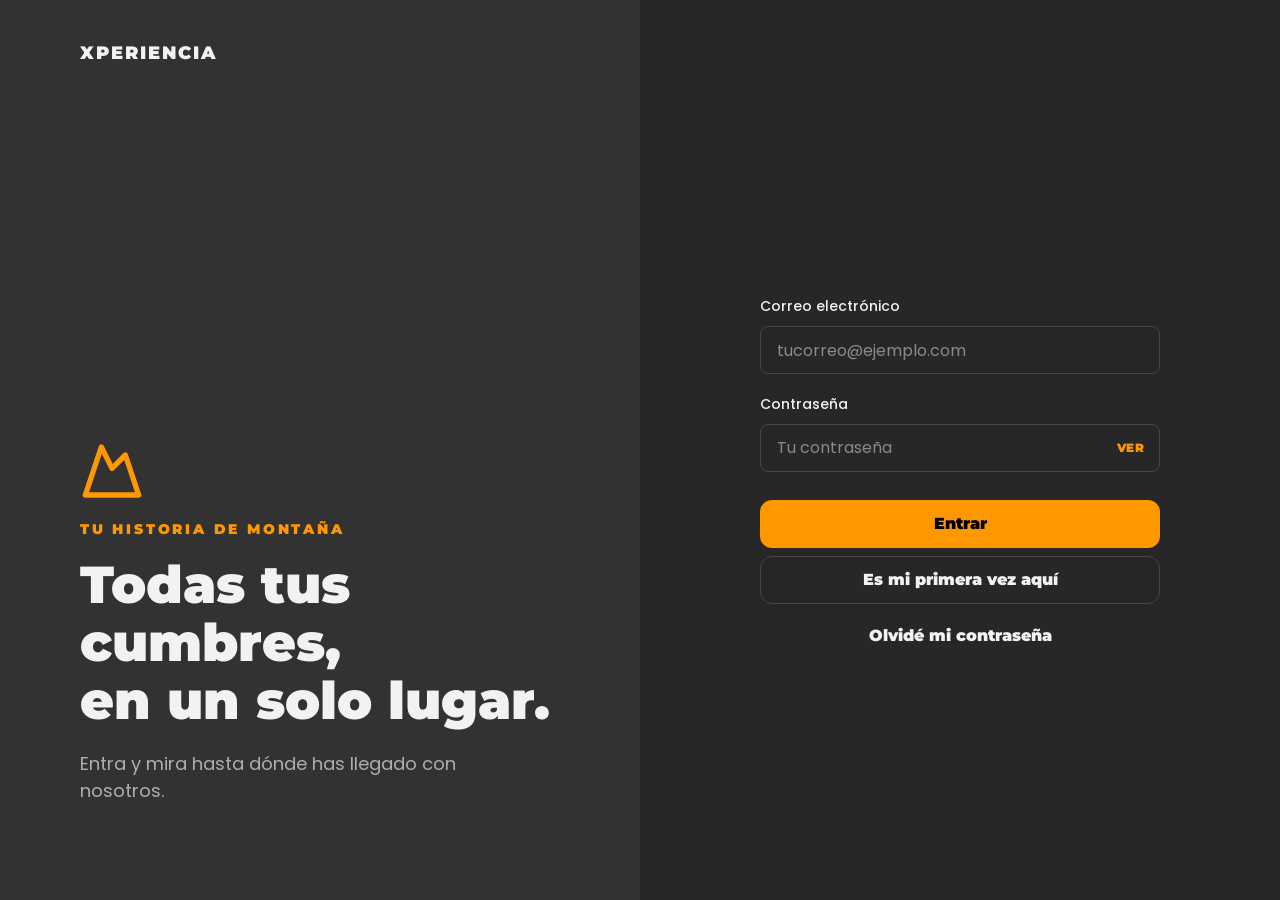
==== oficina.html @ 97e4f184 "Demos del viajero, la oficina y el panel" ====
<!DOCTYPE html>
<html lang="es">
<head>
<meta charset="UTF-8">
<meta name="viewport" content="width=device-width, initial-scale=1.0">
<meta name="robots" content="noindex">
<title>Oficina · Xperiencia</title>
<link rel="preconnect" href="https://fonts.googleapis.com">
<link rel="preconnect" href="https://fonts.gstatic.com" crossorigin>
<link href="https://fonts.googleapis.com/css2?family=Montserrat:wght@600;900&family=Poppins:wght@400;500;600&display=swap" rel="stylesheet">
<link rel="stylesheet" href="css/base.css">
<link rel="stylesheet" href="css/oficina.css">
<link rel="stylesheet" href="css/demo.css">
</head>
<body>
<div id="barraDemo" hidden></div>
<script>
/* Clásico y en línea, como en index.html: corre al instante y sin depender de los módulos.
   Si el módulo de la oficina falla, el error se ve en pantalla en vez de una página vacía. */
document.body.className = 'js-ok';
(function(){
  function pintar(msg){
    var d = document.getElementById('errorGlobal');
    if(!d){
      d = document.createElement('div');
      d.id = 'errorGlobal';
      d.style.cssText = 'position:fixed;left:0;right:0;top:0;z-index:9999;' +
        'background:#7A1F1F;color:#fff;font:12px/1.5 -apple-system,sans-serif;' +
        'padding:14px 16px 28px;max-height:40vh;overflow:auto;white-space:pre-wrap;cursor:pointer;';
      d.title = 'Tocar para cerrar';
      d.onclick = function(){ d.remove(); };
      document.body.appendChild(d);
    }
    d.textContent += msg + '\n';
  }
  window.addEventListener('error', function(e){ pintar('ERROR: ' + e.message + '\nen línea ' + e.lineno); });
  window.addEventListener('unhandledrejection', function(e){ pintar('ERROR (promesa): ' + e.reason); });
  window.__pintarError = pintar;
})();
</script>
<script nomodule>document.body.className = '';</script>
<div id="sinJS">
  <b>⚠ El JavaScript está bloqueado</b>
  Este visor no ejecuta la oficina. Ábrela en Safari o en Chrome.
</div>
<div class="curvas"></div>

<!-- Hasta que exigirRol confirme el rol, no se muestra nada de la oficina. -->
<div class="app oficina" id="appOficina" hidden>

<header>
  <div class="marca-caja">
    <span class="marca">XPERIENCIA</span>
    <small>Oficina</small>
  </div>
  <div class="cab-acciones">
    <!-- Solo el dueño lo ve: main.js lo muestra cuando exigirRol devuelve ese rol. -->
    <a class="salir" id="enlacePanel" href="panel.html" hidden><svg class="ic" aria-hidden="true" viewBox="0 0 24 24" width="20" height="20" fill="none" stroke="currentColor" stroke-width="2" stroke-linecap="round" stroke-linejoin="round"><path d="M5 12h14"/><path d="m12 5 7 7-7 7"/></svg><span class="rotulo">Ir al Panel Global</span></a>
    <button class="salir" id="btnSalirOficina" onclick="salirOficina()"><svg class="ic" aria-hidden="true" viewBox="0 0 24 24" width="20" height="20" fill="none" stroke="currentColor" stroke-width="2" stroke-linecap="round" stroke-linejoin="round"><path d="M9 21H5a2 2 0 0 1-2-2V5a2 2 0 0 1 2-2h4"/><path d="m16 17 5-5-5-5"/><path d="M21 12H9"/></svg><span class="rotulo">Salir</span></button>
  </div>
  <nav class="tabs" id="tabsOficina" role="tablist" aria-label="Secciones de la oficina">
  <button type="button" role="tab" data-tab="alertas" class="on" aria-selected="true" onclick="irOficina('alertas')"><svg aria-hidden="true" viewBox="0 0 24 24" width="24" height="24" fill="none" stroke="currentColor" stroke-width="2" stroke-linecap="round" stroke-linejoin="round"><path d="M10.268 21a2 2 0 0 0 3.464 0"/><path d="M3.262 15.326A1 1 0 0 0 4 17h16a1 1 0 0 0 .74-1.673C19.41 13.956 18 12.499 18 8A6 6 0 0 0 6 8c0 4.499-1.411 5.956-2.738 7.326"/></svg><span>Alertas</span></button>
  <button type="button" role="tab" data-tab="bandeja" aria-selected="false" onclick="irOficina('bandeja')"><svg aria-hidden="true" viewBox="0 0 24 24" width="24" height="24" fill="none" stroke="currentColor" stroke-width="2" stroke-linecap="round" stroke-linejoin="round"><polyline points="22 12 16 12 14 15 10 15 8 12 2 12"/><path d="M5.45 5.11 2 12v6a2 2 0 0 0 2 2h16a2 2 0 0 0 2-2v-6l-3.45-6.89A2 2 0 0 0 16.76 4H7.24a2 2 0 0 0-1.79 1.11z"/></svg><span>Bandeja</span></button>
  <button type="button" role="tab" data-tab="salidas" aria-selected="false" onclick="irOficina('salidas')"><svg aria-hidden="true" viewBox="0 0 24 24" width="24" height="24" fill="none" stroke="currentColor" stroke-width="2" stroke-linecap="round" stroke-linejoin="round"><path d="M8 2v4"/><path d="M16 2v4"/><rect width="18" height="18" x="3" y="4" rx="2"/><path d="M3 10h18"/></svg><span>Salidas</span></button>
  <button type="button" role="tab" data-tab="ficha" aria-selected="false" onclick="irOficina('ficha')"><svg aria-hidden="true" viewBox="0 0 24 24" width="24" height="24" fill="none" stroke="currentColor" stroke-width="2" stroke-linecap="round" stroke-linejoin="round"><path d="M16 21v-2a4 4 0 0 0-4-4H6a4 4 0 0 0-4 4v2"/><circle cx="9" cy="7" r="4"/><path d="M22 21v-2a4 4 0 0 0-3-3.87"/><path d="M16 3.13a4 4 0 0 1 0 7.75"/></svg><span>Viajeros</span></button>
  <button type="button" role="tab" data-tab="cancelacion" aria-selected="false" onclick="irOficina('cancelacion')"><svg aria-hidden="true" viewBox="0 0 24 24" width="24" height="24" fill="none" stroke="currentColor" stroke-width="2" stroke-linecap="round" stroke-linejoin="round"><path d="M9 14 4 9l5-5"/><path d="M4 9h10.5a5.5 5.5 0 0 1 5.5 5.5a5.5 5.5 0 0 1-5.5 5.5H11"/></svg><span>Devoluciones</span></button>
  </nav>
</header>

<main>
  <div id="avisoSinRed" class="aviso" style="display:none"></div>

  <!-- ============ ALERTAS (visible al entrar) ============ -->
  <section class="pantalla viva" id="v-alertas">
    <div class="cejilla">Lo que urge</div>
    <h1>Alertas</h1>
    <p class="tenue sub">Salidas que están cerca y todavía tienen saldo o requisitos que bloquean.</p>
    <div id="cajaAlertas"><div class="aviso">Un momento…</div></div>
  </section>

  <!-- ============ BANDEJA ============ -->
  <section class="pantalla" id="v-bandeja">
    <div class="cejilla">Pagos</div>
    <h1>Bandeja</h1>
    <p class="tenue sub">Comprobantes que los viajeros subieron y esperan validación. No cuentan en el saldo hasta que los valides.</p>
    <div id="cajaBandeja"></div>
  </section>

  <!-- ============ SALIDAS ============ -->
  <section class="pantalla" id="v-salidas">
    <div class="cejilla">Calendario</div>
    <h1>Salidas</h1>
    <p class="tenue sub">Próximas primero. Toca una salida para ver a su gente.</p>
    <div id="cajaSalidas"></div>
  </section>

  <section class="pantalla" id="v-salida">
    <button type="button" class="volver" onclick="irOficina('salidas')">← Todas las salidas</button>
    <div id="cajaSalida"></div>
  </section>

  <section class="pantalla" id="v-salida-form">
    <button type="button" class="volver" onclick="irOficina('salidas')">← Todas las salidas</button>
    <div class="cejilla">Salida</div>
    <h1 id="tituloSalidaForm">Nueva salida</h1>
    <div class="tarjeta" id="cajaSalidaForm"></div>
  </section>

  <section class="pantalla" id="v-enlace">
    <button type="button" class="volver" onclick="irOficina('salidas')">← Todas las salidas</button>
    <div class="cejilla">Enlace para un cliente</div>
    <h1>Enlace de inscripción</h1>
    <p class="tenue sub">Escoge la salida que ya hablaste con la persona. Le mandas el enlace por WhatsApp y, apenas se registre, le aparece todo puesto.</p>
    <div class="tarjeta" id="cajaEnlace"></div>
  </section>

  <!-- ============ PUNTOS DE MONTAJE 9c ============
       Cada vista nueva es una <section class="pantalla" id="v-<nombre>"> y se registra en main.js
       con registrarVista('<nombre>', {tab, alEntrar}). Nada de lo de arriba cambia. -->
  <section class="pantalla" id="v-ficha">
    <div class="cejilla">Personas</div>
    <h1>Viajeros</h1>
    <label for="busca">Buscar por nombre, documento o celular</label>
    <input type="search" id="busca" oninput="buscarViajeros()" autocomplete="off" placeholder="Escribe al menos 2 letras">
    <div id="cajaResultados" aria-live="polite"></div>
    <div id="cajaFicha"></div>
  </section>
  <section class="pantalla" id="v-abono"><div id="cajaAbono"></div></section>
  <section class="pantalla" id="v-cancelacion"><div id="cajaCancelacion"></div></section>
</main>

</div>

<script src="vendor/supabase.js"></script>
<script type="module" src="js/oficina/main.js"
  onerror="__pintarError('ERROR: no se pudo cargar la oficina (falta o falló un archivo de js/oficina/).')"></script>
</body>
</html>
---- css/base.css ----
:root{
  --naranja:#FF9700; --naranja-hot:#FC6404; --naranja-luz:#FEBF4D;
  --negro:#000000; --carbon:#272727; --grafito:#323232; --humo:#393939;
  --niebla:#8A8A8A; --hielo:#F2F2F0; --blanco:#FFFFFF;
  --ok:#2E7D4F;
}
*{margin:0;padding:0;box-sizing:border-box}
#sinJS{position:fixed;top:0;left:0;right:0;z-index:9998;background:#7A1F1F;color:#fff;
  font:13px/1.6 -apple-system,BlinkMacSystemFont,'Segoe UI',Roboto,sans-serif;
  padding:14px 18px;text-align:left}
#sinJS b{display:block;font-size:14px;margin-bottom:4px}
body.js-ok #sinJS{display:none}
body.js-ok{padding-top:0}
body:not(.js-ok){padding-top:96px}
html{-webkit-text-size-adjust:100%;background:#272727;color:#F2F2F0;
  min-height:100%;color-scheme:dark}
body{
  font-family:'Poppins',-apple-system,BlinkMacSystemFont,'Segoe UI',Roboto,sans-serif;
  background:#272727; color:#F2F2F0;
  min-height:100vh; min-height:100dvh; line-height:1.55; overflow-x:hidden;
}
.app{max-width:560px;margin:0 auto;min-height:100vh;min-height:100dvh;
  position:relative;background:#272727}

/* ---------- textura de altímetro: líneas de nivel al fondo ---------- */
.curvas{position:fixed;inset:0;z-index:0;opacity:.055;pointer-events:none;
  background-image:repeating-linear-gradient(to bottom,transparent 0 38px,var(--hielo) 38px 39px)}

/* ---------- cabecera ---------- */
header{position:relative;z-index:2;padding:22px 22px 14px;
  display:flex;align-items:center;justify-content:space-between;gap:12px}
.marca-caja{display:flex;flex-direction:column;gap:3px}
.logo{height:22px;width:auto;display:block}
.marca-caja small{font-family:'Montserrat',-apple-system,BlinkMacSystemFont,'Segoe UI',Roboto,sans-serif;font-weight:600;font-size:8.5px;
  letter-spacing:.3em;text-transform:uppercase;color:var(--niebla);padding-left:2px}
.logo-grande{width:230px;max-width:72%;height:auto;display:block;margin:4px 0 24px}
.salir{background:none;border:1px solid var(--humo);color:var(--niebla);
  font-family:'Poppins';font-size:11px;padding:7px 13px;border-radius:99px;cursor:pointer}
.salir:hover{border-color:var(--naranja);color:var(--naranja)}

main{position:relative;z-index:2;padding:0 22px 120px}

/* ---------- tipografía ---------- */
h1{font-family:'Montserrat',-apple-system,BlinkMacSystemFont,'Segoe UI',Roboto,sans-serif;font-weight:800;font-size:29px;line-height:1.1;
  letter-spacing:-.02em;color:#F2F2F0}
h2{font-family:'Montserrat',-apple-system,BlinkMacSystemFont,'Segoe UI',Roboto,sans-serif;font-weight:700;font-size:17px;letter-spacing:-.01em;
  margin-bottom:14px;color:#F2F2F0}
.cejilla{font-family:'Montserrat',-apple-system,BlinkMacSystemFont,'Segoe UI',Roboto,sans-serif;font-weight:700;font-size:10px;letter-spacing:.24em;
  text-transform:uppercase;color:var(--naranja);margin-bottom:9px}
.tenue{color:var(--niebla);font-size:13.5px}

/* ---------- tarjetas ---------- */
.tarjeta{background:var(--grafito);border-radius:16px;padding:20px;margin-bottom:14px;
  border:1px solid #3d3d3d}

/* ---------- botones ---------- */
.btn{display:block;width:100%;background:var(--naranja);color:var(--negro);border:none;
  font-family:'Montserrat',-apple-system,BlinkMacSystemFont,'Segoe UI',Roboto,sans-serif;font-weight:800;font-size:14px;letter-spacing:.02em;
  padding:16px;border-radius:12px;cursor:pointer;text-align:center}
.btn:hover{background:var(--naranja-hot);color:#fff}
.btn:disabled{background:var(--humo);color:var(--niebla);cursor:not-allowed}
.btn.fantasma{background:transparent;border:1.5px solid #5A5A5A;color:#F2F2F0}
.btn.fantasma:hover{border-color:var(--naranja);color:var(--naranja);background:none}
.btn+.btn{margin-top:10px}
.enlace{display:block;width:100%;background:none;border:none;color:var(--niebla);
  font-family:'Poppins';font-size:13px;padding:15px 0 2px;cursor:pointer;text-decoration:underline}
.enlace:hover{color:var(--naranja)}

/* ---------- campos ---------- */
label{display:block;font-size:11.5px;font-weight:600;letter-spacing:.06em;
  text-transform:uppercase;color:var(--niebla);margin:16px 0 7px}
input,select{width:100%;background:var(--carbon);border:1.5px solid var(--humo);
  color:var(--hielo);font-family:'Poppins';font-size:16px;padding:14px;border-radius:11px}
input:focus,select:focus{outline:none;border-color:var(--naranja)}
.dos{display:grid;grid-template-columns:1.4fr 1fr;gap:9px}
.pasos{display:flex;gap:6px;margin-top:18px;flex-wrap:wrap}
.paso{font-family:'Montserrat',-apple-system,BlinkMacSystemFont,'Segoe UI',Roboto,sans-serif;font-weight:700;font-size:9.5px;letter-spacing:.08em;
  text-transform:uppercase;padding:5px 10px;border-radius:99px;
  border:1px solid #4A4A4A;color:#7A7A7A}
.paso.ok{border-color:#25D366;color:#25D366}
.paso.act{background:#FF9700;border-color:#FF9700;color:#000}
.pista{font-size:11.5px;color:#9A9A98;margin-top:8px;line-height:1.5}
select{appearance:none;background-image:url("data:image/svg+xml;utf8,<svg xmlns='http://www.w3.org/2000/svg' width='12' height='8'><path d='M1 1l5 5 5-5' stroke='%23FF9700' stroke-width='2' fill='none'/></svg>");
  background-repeat:no-repeat;background-position:right 15px center}

/* ================= FIRMA: LA ESCALERA ================= */
.escalera{position:relative;padding:6px 0 6px 52px;margin:6px 0}
/* la cuerda que une los peldaños */
.escalera::before{content:'';position:absolute;left:19px;top:20px;bottom:20px;width:2px;
  background:linear-gradient(to top,var(--humo) 0%,var(--humo) var(--avance,0%),transparent var(--avance,0%));}
.escalera::after{content:'';position:absolute;left:19px;bottom:20px;width:2px;height:var(--avance,0%);
  background:linear-gradient(to top,var(--naranja-luz),var(--naranja));border-radius:2px}
.peldano{position:relative;padding:9px 0;display:flex;align-items:center;gap:12px}
.cota{position:absolute;left:-52px;top:50%;transform:translateY(-50%);
  width:38px;height:38px;border-radius:50%;display:grid;place-items:center;
  background:var(--carbon);border:2px solid var(--humo);
  font-family:'Montserrat',-apple-system,BlinkMacSystemFont,'Segoe UI',Roboto,sans-serif;font-weight:800;font-size:13px;color:var(--niebla);z-index:2}
.peldano.hecho .cota{background:var(--naranja);border-color:var(--naranja);color:var(--negro)}
.peldano.sigue .cota{border-color:var(--naranja);color:var(--naranja);
  box-shadow:0 0 0 5px rgba(255,151,0,.14)}
.nombre-peldano{font-size:14.5px;font-weight:500;color:var(--niebla)}
.peldano.hecho .nombre-peldano{color:var(--hielo);font-weight:600}
.peldano.sigue .nombre-peldano{color:var(--naranja);font-weight:600}
.veces{font-family:'Montserrat',-apple-system,BlinkMacSystemFont,'Segoe UI',Roboto,sans-serif;font-weight:700;font-size:10px;color:var(--negro);
  background:var(--naranja-luz);padding:2px 7px;border-radius:99px}
.etiq-sigue{font-family:'Montserrat',-apple-system,BlinkMacSystemFont,'Segoe UI',Roboto,sans-serif;font-weight:700;font-size:9px;letter-spacing:.16em;
  text-transform:uppercase;color:var(--naranja);border:1px solid var(--naranja);
  padding:2px 7px;border-radius:99px}
.fase0{padding:9px 0 15px;position:relative}
.fase0 .cota{border-style:dashed;font-size:10px}

/* ---------- resumen superior ---------- */
.saludo{padding:8px 0 22px}
.perfil-chip{display:inline-block;font-family:'Montserrat',-apple-system,BlinkMacSystemFont,'Segoe UI',Roboto,sans-serif;font-weight:800;font-size:10px;
  letter-spacing:.18em;text-transform:uppercase;padding:5px 12px;border-radius:99px;
  background:var(--naranja);color:var(--negro);margin-bottom:14px}
.perfil-chip.explorador{background:var(--ok);color:#fff}
.perfil-chip.todoterreno{background:var(--naranja-luz);color:var(--negro)}
.perfil-chip.curioso{background:var(--humo);color:var(--hielo)}
.contador{display:flex;gap:26px;margin-top:16px;padding-top:16px;border-top:1px solid var(--humo)}
.dato .cifra{font-family:'Montserrat',-apple-system,BlinkMacSystemFont,'Segoe UI',Roboto,sans-serif;font-weight:900;font-size:30px;color:var(--naranja);line-height:1}
.dato .rotulo{font-size:10.5px;letter-spacing:.12em;text-transform:uppercase;color:var(--niebla);margin-top:5px}

/* ---------- explicacion de perfiles ---------- */
.reco{font-size:13px;color:#C8C8C6;line-height:1.6;margin-top:16px;padding-top:15px;
  border-top:1px solid #454545}
.demo-caja{border-style:dashed;border-color:#5A5A5A}
.demo-lista{display:grid;grid-template-columns:1fr 1fr;gap:8px;margin-top:14px}
.demo-btn{background:#272727;border:1px solid #4A4A4A;border-radius:10px;padding:11px 10px;
  cursor:pointer;text-align:left;font-family:'Poppins'}
.demo-btn:hover{border-color:#FF9700}
.demo-btn b{display:block;font-family:'Montserrat',-apple-system,BlinkMacSystemFont,'Segoe UI',Roboto,sans-serif;font-weight:700;font-size:13px;color:#F2F2F0}
.demo-btn span{display:block;font-size:10.5px;color:#9A9A98;margin-top:2px}
.explica{font-size:13.5px;color:#C8C8C6;line-height:1.6}
.perfil-fila{padding:12px 0;border-top:1px solid #454545}
.perfil-fila b{display:block;font-family:'Montserrat',-apple-system,BlinkMacSystemFont,'Segoe UI',Roboto,sans-serif;font-weight:700;font-size:13px;color:#FF9700;margin-bottom:2px}
.perfil-fila span{font-size:12.5px;color:#A8A8A6;line-height:1.5}

/* ---------- recompensas ---------- */
.premio{display:flex;align-items:center;gap:13px;padding:12px 0;border-bottom:1px solid var(--humo)}
.premio:last-child{border-bottom:none}
.medalla{width:40px;height:40px;flex-shrink:0;border-radius:12px;display:grid;place-items:center;
  background:#1E1E1E;border:1.5px dashed #6A6A6A;
  font-family:'Montserrat',-apple-system,BlinkMacSystemFont,'Segoe UI',Roboto,sans-serif;font-weight:800;font-size:14px;color:#B4B4B4}
.premio.ganado .medalla{background:var(--naranja);border:1.5px solid var(--naranja);color:var(--negro)}
.premio-txt{flex:1;min-width:0}
.premio-txt b{display:block;font-family:'Montserrat',-apple-system,BlinkMacSystemFont,'Segoe UI',Roboto,sans-serif;font-weight:700;font-size:14px;color:#D6D6D4}
.premio.ganado .premio-txt b{color:#FFFFFF}
.premio-txt span{font-size:12px;color:#A0A0A0;display:block;margin-top:1px}
.premio.ganado .premio-txt span{color:var(--naranja-luz)}
.premio.siguiente .medalla{border-color:var(--naranja);color:var(--naranja);border-style:solid}
.premio.siguiente .premio-txt b{color:var(--naranja)}

/* ---------- listas de destinos (no nevados) ---------- */
.pastillas{display:flex;flex-wrap:wrap;gap:7px;margin-top:4px}
.pastilla{font-size:12px;padding:6px 12px;border-radius:99px;background:var(--carbon);
  border:1px solid var(--humo);color:var(--hielo)}
.pastilla b{color:var(--naranja);font-family:'Montserrat',-apple-system,BlinkMacSystemFont,'Segoe UI',Roboto,sans-serif;font-size:10px;margin-left:4px}

/* ---------- grupos en formación ---------- */
.grupo{background:var(--grafito);border:1px solid #3d3d3d;border-left:3px solid var(--naranja);
  border-radius:12px;padding:16px;margin-bottom:11px}
.grupo h3{font-family:'Montserrat',-apple-system,BlinkMacSystemFont,'Segoe UI',Roboto,sans-serif;font-weight:700;font-size:15px;margin-bottom:3px}
.grupo .cuando{font-size:12px;color:var(--niebla);margin-bottom:12px}
.barra{height:8px;background:#1E1E1E;border-radius:99px;overflow:hidden;margin:11px 0 8px;position:relative}
.barra i{position:absolute;left:0;top:0;height:100%;background:#5A4520;border-radius:99px}
.barra span{position:absolute;left:0;top:0;height:100%;
  background:linear-gradient(90deg,var(--naranja-luz),var(--naranja));border-radius:99px}
.conteo{font-size:11.5px;color:#9A9A98;margin-bottom:6px}
.conteo b{color:#FF9700;font-family:'Montserrat',-apple-system,BlinkMacSystemFont,'Segoe UI',Roboto,sans-serif;font-weight:700;font-size:11.5px}
.viajero.res{border-color:#25D366;color:#D6D6D4}
.viajero.res b{color:#fff}
.toggle{margin-left:8px;background:none;border:1px solid #6A6A6A;color:#B4B4B4;
  font-family:'Poppins';font-size:9.5px;padding:2px 7px;border-radius:99px;cursor:pointer}
.toggle:hover{border-color:#FF9700;color:#FF9700}
.ya-reservo{margin-top:14px;text-align:center;font-family:'Montserrat',-apple-system,BlinkMacSystemFont,'Segoe UI',Roboto,sans-serif;font-weight:700;
  font-size:13px;color:#25D366;border:1.5px solid #25D366;border-radius:12px;padding:14px}
.faltan{font-family:'Montserrat',-apple-system,BlinkMacSystemFont,'Segoe UI',Roboto,sans-serif;font-weight:700;font-size:12px;color:var(--naranja)}
.faltan.completo{color:var(--ok)}
.viajeros{display:flex;flex-wrap:wrap;gap:6px;margin-top:11px}
.viajero{font-size:11px;background:var(--carbon);border:1px solid var(--humo);
  padding:5px 10px;border-radius:99px;color:var(--niebla)}
.viajero b{color:var(--hielo);font-weight:600}
.grupo.mio{border-left-color:#25D366}
.sello{display:inline-block;font-family:'Montserrat',-apple-system,BlinkMacSystemFont,'Segoe UI',Roboto,sans-serif;font-weight:700;font-size:9px;
  letter-spacing:.14em;text-transform:uppercase;color:#25D366;border:1px solid #25D366;
  padding:3px 9px;border-radius:99px;margin-bottom:9px}
.cuando em{font-style:normal;color:#FF9700;font-weight:600}
a.btn.reservar{margin-top:14px;text-decoration:none;line-height:1.3}
.salir-grupo{font-size:12.5px;padding:11px 0 2px;color:#8A8A8A}

/* ---------- enlaces a la web y WhatsApp ---------- */
.enlaces{display:grid;grid-template-columns:1fr 1fr;gap:10px;margin-top:14px}
.enlace-caja{display:block;text-decoration:none;background:#323232;border:1px solid #3d3d3d;
  border-radius:14px;padding:15px 14px;color:#F2F2F0}
.enlace-caja i{display:block;font-style:normal;font-size:19px;color:#FF9700;margin-bottom:7px}
.enlace-caja b{display:block;font-family:'Montserrat',-apple-system,BlinkMacSystemFont,'Segoe UI',Roboto,sans-serif;font-weight:700;font-size:13px;line-height:1.25}
.enlace-caja span{display:block;font-size:10.5px;color:#A0A0A0;margin-top:3px}
.enlace-caja:hover{border-color:#FF9700}
.enlace-caja.wa i{color:#25D366}

/* ---------- pago ---------- */
.con-moneda{display:flex;align-items:center;gap:9px}
.con-moneda span{font-family:'Montserrat',sans-serif;font-weight:800;font-size:18px;color:#FF9700}
.con-moneda input{flex:1}
.datos-pago{background:#1E1E1E;border:1px solid #4A4A4A;border-radius:11px;
  padding:13px 15px;margin-top:11px;font-size:13px;line-height:1.65;color:#D6D6D4}
.datos-pago b{color:#FF9700;font-family:'Montserrat',sans-serif;font-size:13px}
input[type=file]{padding:11px;font-size:13px;color:#A0A0A0}

/* ---------- catálogo de tours ---------- */
.tour{background:#323232;border:1px solid #3d3d3d;border-radius:14px;padding:16px;margin-bottom:11px}
.tour.reco{border-color:#FF9700}
.tour h3{font-family:'Montserrat',-apple-system,BlinkMacSystemFont,'Segoe UI',Roboto,sans-serif;font-weight:700;font-size:15px;margin-bottom:4px;color:#F2F2F0}
.tour-meta{font-size:12.5px;color:#FF9700;font-weight:500;margin-bottom:13px}
.tour-btns{display:flex;gap:8px}
.mini{flex:1;text-align:center;text-decoration:none;background:#FF9700;color:#000;border:none;
  font-family:'Montserrat',-apple-system,BlinkMacSystemFont,'Segoe UI',Roboto,sans-serif;font-weight:700;font-size:12px;padding:11px;border-radius:9px;cursor:pointer}
.mini.gris{background:transparent;border:1.5px solid #5A5A5A;color:#D6D6D4}
.reco-sello{color:#FF9700;border-color:#FF9700}
.hecho-sello{color:#25D366;border-color:#25D366}
.opc{text-transform:none;letter-spacing:0;color:#7A7A7A;font-weight:400}

/* ---------- modal ---------- */
.modal{position:fixed;inset:0;z-index:50;background:rgba(0,0,0,.78);
  display:flex;align-items:center;justify-content:center;padding:24px}
.modal-caja{background:#323232;border:1px solid #4a4a4a;border-radius:18px;
  padding:24px;max-width:400px;width:100%}
.btn.peligro{background:#C0392B;color:#fff}
.btn.peligro:hover{background:#A93226}

/* ---------- navegación inferior ---------- */
nav{position:fixed;bottom:0;left:0;right:0;z-index:20;background:rgba(0,0,0,.94);
  backdrop-filter:blur(14px);border-top:1px solid var(--humo);display:flex;
  max-width:560px;margin:0 auto;padding-bottom:env(safe-area-inset-bottom)}
nav button{flex:1;background:none;border:none;color:var(--niebla);padding:13px 4px 15px;
  font-family:'Montserrat',-apple-system,BlinkMacSystemFont,'Segoe UI',Roboto,sans-serif;font-weight:700;font-size:9.5px;letter-spacing:.1em;
  text-transform:uppercase;cursor:pointer;border-top:2px solid transparent;margin-top:-1px}
nav button.on{color:var(--naranja);border-top-color:var(--naranja)}
nav button i{display:block;font-style:normal;font-size:17px;margin-bottom:3px}

/* ---------- utilidades ---------- */
.pantalla{display:none;animation:sube .3s ease}
.pantalla.viva{display:block}
@keyframes sube{from{opacity:0;transform:translateY(9px)}to{opacity:1;transform:none}}
.aviso{background:rgba(255,151,0,.09);border:1px solid rgba(255,151,0,.32);
  border-radius:11px;padding:13px 15px;font-size:12.5px;margin-bottom:14px;color:var(--naranja-luz)}
.error{background:rgba(200,40,40,.12);border:1px solid rgba(220,70,70,.4);
  border-radius:11px;padding:12px 15px;font-size:13px;margin-top:14px;color:#FF9E9E}
.vacio{text-align:center;padding:40px 20px;color:var(--niebla)}
.vacio p{font-size:14px;margin-bottom:18px}
.check{display:flex;align-items:flex-start;gap:11px;padding:12px;background:var(--carbon);
  border:1.5px solid var(--humo);border-radius:11px;margin-bottom:8px;cursor:pointer}
.check.on{border-color:var(--naranja);background:rgba(255,151,0,.07)}
.check input{width:19px;height:19px;flex-shrink:0;margin-top:1px;accent-color:var(--naranja)}
.check span{font-size:14px}
.check em{display:block;font-style:normal;font-size:11px;color:var(--niebla);margin-top:2px}
.legal{font-size:11px;color:var(--niebla);line-height:1.65;margin-top:16px}
.legal a{color:var(--naranja)}
@media(prefers-reduced-motion:reduce){*{animation:none!important;transition:none!important}}

/* ── v10: obligatorios, contraseña, avisos ── */
.req{color:var(--naranja);font-weight:800;margin-left:3px}
.nota-req{font-size:11px;color:var(--niebla);margin:0 0 14px}
.campo-clave{position:relative}
.campo-clave input{padding-right:62px}
.ojo{position:absolute;right:10px;top:50%;transform:translateY(-50%);background:none;border:0;
  color:var(--naranja);font-size:11px;font-weight:700;letter-spacing:.04em;cursor:pointer;
  padding:8px 6px;font-family:'Montserrat',-apple-system,sans-serif}
.reglas-clave{list-style:none;padding:0;margin:8px 0 0;font-size:11.5px;line-height:1.9;color:var(--niebla)}
.reglas-clave li::before{content:'○ ';color:var(--niebla)}
.reglas-clave li.ok{color:var(--ok)}
.reglas-clave li.ok::before{content:'✓ ';color:var(--ok)}
.toast{position:fixed;left:16px;right:16px;bottom:88px;z-index:9998;background:var(--ok);color:#fff;
  font-size:13.5px;line-height:1.5;padding:14px 16px;border-radius:12px;text-align:center;
  box-shadow:0 10px 30px rgba(0,0,0,.45)}
.toast.malo{background:#7A1F1F}
.aviso-cupo{font-size:12px;line-height:1.6;color:var(--niebla);border-left:2px solid var(--naranja);
  padding:2px 0 2px 12px;margin:14px 0 0}
.medalla.cifra{font-size:10.5px;letter-spacing:-.03em;border-style:solid;
  border-color:var(--naranja);color:var(--naranja)}

/* ── 7b: Mi viaje, acompañantes, comprobante ── */
.cifras-m{display:flex;gap:8px;margin:12px 0 4px}
.cifra-m{flex:1;background:var(--carbon);border:1px solid var(--humo);border-radius:11px;padding:9px 8px;text-align:center;min-width:0}
.cifra-m span{display:block;font-size:10px;font-weight:600;letter-spacing:.06em;text-transform:uppercase;color:var(--niebla)}
.cifra-m b{display:block;font-family:'Montserrat',-apple-system,sans-serif;font-size:13px;margin-top:3px;overflow-wrap:anywhere}
.cifra-m.saldo b{color:var(--naranja)}
.por-validar b{color:#FF9700}
.miviaje .btn{margin-top:14px}
.miviaje .btn+.btn{margin-top:10px}
.acomps-m{margin-top:14px;border-top:1px solid #3d3d3d;padding-top:12px}
.acomp-m{display:flex;flex-direction:column;gap:2px;font-size:13px;padding:6px 0}
.acomp-m span{font-size:11.5px;color:var(--niebla)}
.acomp{background:var(--carbon);border:1px solid var(--humo);border-radius:13px;padding:14px;margin-top:12px}
.acomp label{margin-top:10px}
.politica{white-space:pre-line;font-size:12px;color:#B8B8B6}
---- css/oficina.css ----
/* Oficina world level. Hoja propia sobre base.css (como panel.css): tokens copiados de viajero.css.
   Medidas leídas del .fig (marcos «Nuevo · Oficina · … · Celular») y de diseno/world-level.md (d) 2, 3 y 7.
   Montserrat 600/900, Poppins 400/500/600. Escala 12 · 14 · 16 · 18 · 20 · 28 · 32.
   Base: 390 (celular). Desde 640 formularios en dos columnas; desde 1024 la franja de arriba (bloque al final). */
:root {
  --color-brand-500: #FF9700;
  --color-brand-600: #FC6404;
  --color-brand-300: #FEBF4D;
  --color-neutral-bg: #1E1E1E;
  --color-neutral-surface-1: #272727;
  --color-neutral-surface-2: #323232;
  --color-neutral-surface-3: #3D3D3D;
  --color-neutral-border: #464646;
  --color-text-default: #F2F2F0;
  --color-text-muted: #AEAEAE;
  --color-text-faint: #8A8A8A;
  --color-text-on-brand: #000000;
  --color-success-500: #3FA66B;
  --color-success-bg: #16301F;
  --color-warning-500: #E8B931;
  --color-warning-bg: #3A3112;
  --color-danger-500: #E5534B;
  --color-danger-bg: #3B1A18;
  --color-info-500: #5AA9E6;
  --color-info-bg: #14283A;
  --color-whatsapp: #25D366;
  --color-voucher-paper: #FFFFFF;
  --color-voucher-ink: #1D1D1D;
  --color-voucher-ink-muted: #5C5C5C;
  --color-voucher-rule: #E3E3E0;
  --color-danger-text: #F2837C;
  --color-success-text: #4AB277;
}

[hidden]{display:none !important}

/* ---------- base ---------- */
html, body{background:var(--color-neutral-bg);color:var(--color-text-default)}
.app{max-width:none;background:var(--color-neutral-bg)}
.curvas{display:none}
a:focus-visible, button:focus-visible, select:focus-visible, input:focus-visible, textarea:focus-visible,
summary:focus-visible{outline:2px solid var(--color-brand-300);outline-offset:2px}

/* ---------- cabecera (390: 56 de alto) ---------- */
header{display:flex;align-items:center;justify-content:space-between;gap:8px;height:56px;padding:0 16px;z-index:20;
  background:var(--color-neutral-surface-2)}
.marca-caja{display:flex;flex-direction:row;align-items:center;gap:8px}
.marca{font-family:'Montserrat',sans-serif;font-weight:900;font-size:14px;line-height:16px;letter-spacing:1.4px;color:var(--color-text-default)}
.marca-caja small{font-family:'Poppins',sans-serif;font-weight:400;font-size:12px;line-height:18px;letter-spacing:0;
  text-transform:none;padding:0;color:var(--color-text-muted)}
.cab-acciones{display:flex;align-items:center}
.salir{display:inline-flex;align-items:center;justify-content:center;gap:12px;min-height:44px;min-width:44px;padding:0 12px;
  border:0;border-radius:0;background:none;font-family:'Poppins',sans-serif;font-weight:500;font-size:14px;line-height:21px;
  color:var(--color-text-muted);text-decoration:none;cursor:pointer}
.salir:hover{color:var(--color-brand-500)}
.salir .ic{display:none;flex:none}

/* ---------- navegación: barra de abajo de 72 + 1, ítems de ancho desigual (Devoluciones 94, los demás 74) ---------- */
.tabs{position:fixed;left:0;right:0;bottom:0;z-index:20;display:flex;max-width:none;margin:0;padding:0 0 env(safe-area-inset-bottom);
  background:var(--color-neutral-surface-2);border-top:1px solid var(--color-neutral-border);backdrop-filter:none;overflow:visible}
.tabs button{flex:74 1 0;min-width:0;display:flex;flex-direction:column;align-items:center;justify-content:center;gap:4px;
  height:72px;margin:0;padding:0;border:0;border-radius:0;background:none;color:var(--color-text-muted);cursor:pointer;
  font-family:'Poppins',sans-serif;font-weight:500;font-size:12px;line-height:16px;letter-spacing:0;text-transform:none}
.tabs button[data-tab="cancelacion"]{flex-grow:94}
.tabs button.on{color:var(--color-brand-500)}
.tabs button:focus-visible{outline-offset:-4px}
.tabs svg{flex:none}

/* ---------- contenido ---------- */
main{padding:20px 16px calc(97px + env(safe-area-inset-bottom))}
h1{font-family:'Montserrat',sans-serif;font-weight:900;font-size:28px;line-height:32px;letter-spacing:0;margin:0 0 16px;
  color:var(--color-text-default)}
h2{font-family:'Montserrat',sans-serif;font-weight:600;font-size:18px;line-height:24px;letter-spacing:0;margin:24px 0 12px;
  color:var(--color-text-default)}
h3{font-family:'Montserrat',sans-serif;font-weight:600}
.cejilla{font-family:'Montserrat',sans-serif;font-weight:600;font-size:12px;line-height:16px;letter-spacing:1.68px;
  text-transform:uppercase;margin:0 0 4px;color:var(--color-brand-500)}
.tarjeta .cejilla, #cajaFicha .cejilla{color:var(--color-text-muted)}   /* la naranja es la de arriba de la pantalla */
.tenue{font-size:14px;line-height:21px;color:var(--color-text-muted)}
.tenue-s{font-size:12px;line-height:16px;color:var(--color-text-muted)}
.sub{margin:0 0 16px;max-width:none}
.pista{margin:8px 0 0;font-size:14px;line-height:21px;color:var(--color-text-muted)}
.volver{display:inline-flex;align-items:center;min-height:44px;margin:0 0 4px;padding:0;border:0;background:none;cursor:pointer;
  font-family:'Poppins',sans-serif;font-weight:500;font-size:14px;line-height:21px;color:var(--color-text-muted)}
.volver:hover{color:var(--color-brand-500)}
.enl{padding:0;border:0;background:none;cursor:pointer;text-align:left;font:inherit;color:var(--color-text-default);
  text-decoration:underline}
.enl:hover{color:var(--color-brand-500)}
.aviso{margin:0 0 16px;padding:12px 16px;font-size:14px;line-height:21px;border-radius:8px;
  background:var(--color-neutral-surface-2);border:1px solid var(--color-neutral-border);color:var(--color-brand-300)}
.error{margin:0 0 16px;padding:12px 16px;font-size:14px;line-height:21px;border-radius:8px;
  background:var(--color-danger-bg);border:1px solid var(--color-danger-500);color:var(--color-danger-text)}
.errl{margin:8px 0 0;font-size:14px;line-height:21px;color:var(--color-danger-text)}
.errl:empty{display:none}
.vacio{padding:32px 16px;text-align:center;color:var(--color-text-muted)}
.vacio p{margin:0;font-size:14px;line-height:21px}
.copia-manual:not(:empty){margin-top:12px}
.toast{background:var(--color-success-500);color:var(--color-text-on-brand);font-size:14px;line-height:21px}
.toast.malo{background:var(--color-danger-500)}

/* ---------- pastillas con punto: nunca solo color ---------- */
.pil, .etq{display:inline-flex;align-items:center;gap:8px;flex:none;padding:4px 12px;border-radius:999px;
  font-family:'Poppins',sans-serif;font-weight:500;font-size:12px;line-height:16px;letter-spacing:0;text-transform:none;white-space:nowrap;
  border:0;background:var(--color-neutral-surface-3);color:var(--color-text-muted);--punto:var(--color-text-muted)}
.pil::before, .etq::before{content:'';flex:none;width:8px;height:8px;border-radius:50%;background:var(--punto)}
.pil.rojo, .etq.alerta{background:var(--color-danger-bg);color:var(--color-danger-text);--punto:var(--color-danger-500)}
.pil.amarillo, .etq.espera{background:var(--color-warning-bg);color:var(--color-warning-500);--punto:var(--color-warning-500)}
.pil.verde, .etq.ok{background:var(--color-success-bg);color:var(--color-success-text);--punto:var(--color-success-500)}
.pil.azul{background:var(--color-info-bg);color:var(--color-info-500);--punto:var(--color-info-500)}

/* ---------- botones: Montserrat 900 16/20, 48 de alto, radio 12, ancho completo en celular ---------- */
.btn{display:flex;align-items:center;justify-content:center;width:100%;min-height:48px;padding:14px 16px;border:0;border-radius:12px;
  font-family:'Montserrat',sans-serif;font-weight:900;font-size:16px;line-height:20px;letter-spacing:0;text-align:center;
  text-decoration:none;background:var(--color-brand-500);color:var(--color-text-on-brand);cursor:pointer}
.btn:hover{background:var(--color-brand-600);color:var(--color-text-on-brand)}
.btn:disabled{background:var(--color-neutral-surface-3);color:var(--color-text-muted);cursor:not-allowed}
.btn.chico{width:100%;padding:14px 16px;font-size:16px;border-radius:12px;min-height:48px}
.btn.fantasma{background:transparent;border:1px solid var(--color-neutral-border);color:var(--color-text-default)}
.btn.fantasma:hover{background:var(--color-neutral-surface-2);border-color:var(--color-brand-500);color:var(--color-brand-500)}
.btn.fantasma:disabled{background:transparent;color:var(--color-text-muted)}
.btn.verde{background:var(--color-success-500);color:var(--color-text-on-brand)}
.btn.verde:hover{background:var(--color-success-text);color:var(--color-text-on-brand)}
.btn.peligro{background:var(--color-danger-500);color:var(--color-text-on-brand)}
.btn.peligro:hover{background:var(--color-danger-text);color:var(--color-text-on-brand)}
.btn+.btn{margin-top:0}
.acciones{display:flex;flex-direction:column;gap:8px;margin:16px 0}
.grupo-alerta .btn.fantasma, .item>.enl{color:var(--color-brand-500)}

/* ---------- tarjetas de lista (alertas, salidas, bandeja, ficha) ---------- */
.item{margin:0 0 12px;padding:16px;border-radius:16px;background:var(--color-neutral-surface-1);border:1px solid var(--color-neutral-border)}
.item.rojo{border-color:var(--color-danger-500)}
.item.verde{border-color:var(--color-success-500)}
.item.amarillo{border-color:var(--color-warning-500)}
.item.clic{cursor:pointer}
.item.cancelada{opacity:.6}
.item h3{display:flex;align-items:center;justify-content:space-between;flex-wrap:wrap;gap:8px 12px;margin:0 0 4px;min-width:0;
  font-size:20px;line-height:24px;letter-spacing:0;overflow-wrap:anywhere;color:var(--color-text-default)}
.item .cuando{margin:0 0 12px;font-size:14px;line-height:21px;color:var(--color-text-muted)}
.item .linea{margin:4px 0 0;font-size:14px;line-height:21px;overflow-wrap:anywhere;color:var(--color-text-default)}
.item .linea b{font-weight:600}
.item>.enl{display:flex;align-items:center;justify-content:center;width:100%;min-height:48px;margin-top:12px;border:1px solid var(--color-neutral-border);
  border-radius:12px;font-family:'Montserrat',sans-serif;font-weight:900;font-size:16px;line-height:20px;text-decoration:none;text-align:center}
.item>.enl:hover{border-color:var(--color-brand-500)}

/* cupos: barra de 8 neutra */
.cupos{display:flex;align-items:center;gap:12px;margin:0 0 16px}
.barra{position:relative;flex:1;height:8px;margin:0;border-radius:999px;overflow:hidden;background:var(--color-neutral-surface-3)}
.barra span{position:absolute;left:0;top:0;height:100%;border-radius:999px;background:var(--color-text-muted)}
.cupos b{font-family:'Montserrat',sans-serif;font-weight:600;font-size:14px;line-height:21px;font-variant-numeric:tabular-nums;white-space:nowrap}
.cupos .tenue-s{white-space:nowrap}
.nota-cupo{margin:12px 0 0;padding:8px 12px;font-size:14px;line-height:21px;border-radius:8px;
  background:var(--color-neutral-surface-2);border:1px solid var(--color-neutral-border)}
.nota-cupo.roja{background:var(--color-danger-bg);border-color:var(--color-danger-500);color:var(--color-danger-text)}

/* cifras: lista de definiciones en dos columnas */
dl{margin:0}
dt{font-family:'Poppins',sans-serif;font-weight:400;font-size:14px;line-height:21px;color:var(--color-text-muted)}
dd{margin:0;font-family:'Montserrat',sans-serif;font-weight:600;font-size:20px;line-height:26px;
  font-variant-numeric:tabular-nums;overflow-wrap:anywhere;color:var(--color-text-default)}
dd.grande{font-weight:900;font-size:28px;line-height:32px}
.cifras{display:grid;grid-template-columns:minmax(0,1fr) minmax(0,1fr);gap:12px 16px;margin:0 0 16px}
.cifras>div{min-width:0}
.cifras dt{font-size:14px;line-height:21px}
.calculo{margin:16px 0 0;padding:16px;border-radius:12px;background:var(--color-neutral-surface-2)}

/* alertas */
.grupo-alerta ul{list-style:none;margin:0;padding:0}
.grupo-alerta li{display:flex;flex-direction:column;align-items:flex-start;gap:4px;padding:8px 0;font-size:18px;line-height:24px}
.grupo-alerta li>span:last-child{display:flex;flex-wrap:wrap;align-items:center;gap:0 8px;font-size:16px;line-height:24px}
.grupo-alerta li>span:last-child:empty{display:none}
.grupo-alerta .btn{margin-top:12px}

/* ---------- tabla de la salida: tarjetas por debajo de 1024 ---------- */
.scroll{margin:0 0 16px;overflow-x:auto;-webkit-overflow-scrolling:touch}
table{width:100%;border-collapse:collapse}
caption{caption-side:top;margin-bottom:8px;text-align:left;font-size:14px;line-height:21px;color:var(--color-text-muted)}
.scroll thead{position:absolute;width:1px;height:1px;overflow:hidden;clip:rect(0 0 0 0);white-space:nowrap}
.scroll table, .scroll tbody, .scroll caption{display:block}
.scroll tbody{display:flex;flex-direction:column;gap:8px}
.scroll tr{display:grid;grid-template-columns:minmax(0,170fr) minmax(0,120fr);
  grid-template-areas:"v e" "p f" "r r";gap:8px 12px;padding:12px;border-radius:12px;
  background:var(--color-neutral-surface-1);border:1px solid var(--color-neutral-border)}
.scroll tr.acomp{margin:0 0 0 16px}
.scroll tr.cancelada{opacity:.5}
.scroll td{min-width:0;padding:0;border:0;font-size:14px;line-height:21px;overflow-wrap:anywhere;color:var(--color-text-default)}
.scroll td::before{content:attr(data-label);display:block;font-weight:500;font-size:12px;line-height:16px;color:var(--color-text-muted)}
.scroll td.viajero{grid-area:v;align-self:center;padding:0;border:0;border-radius:0;background:none;
  font-weight:500;font-size:16px;line-height:24px;color:var(--color-text-default)}   /* gana a .viajero de base.css (pastilla de otra pantalla) */
.scroll td.viajero::before, .scroll td.estado::before{content:none}
.scroll tr.acomp td.viajero{font-weight:400}
.scroll td.viajero .enl{text-decoration:none}
.scroll td.estado{grid-area:e;justify-self:end;align-self:center;display:flex;flex-wrap:wrap;justify-content:flex-end;gap:4px}
.scroll td:nth-child(2){grid-area:p}
.scroll td:nth-child(3){grid-area:f}
.scroll td:nth-child(4){grid-area:r;display:flex;flex-wrap:wrap;align-items:center;gap:0 8px}
.scroll td:nth-child(4)::before{display:inline}
.scroll td.num{font-family:'Montserrat',sans-serif;font-weight:600;font-size:18px;line-height:24px;font-variant-numeric:tabular-nums}
.scroll td.num::before{font-family:'Poppins',sans-serif}
.scroll td.num .etq{margin-top:2px}

/* ---------- bandeja: datos y comprobante ---------- */
.abono-datos{min-width:0}
.comprobante{margin:12px 0 0}
.comprobante img{display:block;max-width:100%;max-height:420px;border-radius:12px;border:1px solid var(--color-neutral-border);
  background:var(--color-neutral-bg)}
.comprobante a{color:var(--color-brand-500)}
.control{margin:12px 0 0}
.control .fila{display:flex;flex-wrap:wrap;gap:8px}
.control .fila input{flex:1 1 180px;min-width:0}

/* ---------- formularios ---------- */
label{display:block;margin:16px 0 8px;font-family:'Poppins',sans-serif;font-weight:500;font-size:14px;line-height:21px;letter-spacing:0;
  text-transform:none;color:var(--color-text-default)}
.opc{font-weight:400;font-size:12px;line-height:16px;letter-spacing:0;text-transform:none;color:var(--color-text-muted)}
.req{margin-left:4px;font-weight:600;color:var(--color-danger-text)}
input, select, textarea{width:100%;min-height:48px;padding:0 16px;border-radius:12px;font-family:'Poppins',sans-serif;font-weight:400;
  font-size:16px;line-height:24px;background:var(--color-neutral-surface-2);border:1px solid var(--color-neutral-border);
  color:var(--color-text-default)}
textarea{padding:12px 16px;min-height:96px}
input:focus, select:focus, textarea:focus{outline:none;border-color:var(--color-brand-300)}
input:focus-visible, select:focus-visible, textarea:focus-visible{outline:2px solid var(--color-brand-300);outline-offset:2px}
input::placeholder{color:var(--color-text-faint)}
select{padding-right:44px;appearance:none;-webkit-appearance:none;
  background-image:url("data:image/svg+xml;utf8,<svg xmlns='http://www.w3.org/2000/svg' viewBox='0 0 24 24' width='20' height='20' fill='none' stroke='%23AEAEAE' stroke-width='2' stroke-linecap='round' stroke-linejoin='round'><path d='m6 9 6 6 6-6'/></svg>");
  background-repeat:no-repeat;background-position:right 14px center;background-size:20px}
input[type=file]{min-height:0;padding:0;border:0;background:none;font-size:14px;line-height:21px;color:var(--color-text-muted)}
input[type=file]::file-selector-button{display:flex;align-items:center;justify-content:center;width:100%;min-height:48px;margin:0 0 8px;
  padding:14px 16px;border:1px solid var(--color-neutral-border);border-radius:12px;background:transparent;cursor:pointer;
  font-family:'Montserrat',sans-serif;font-weight:900;font-size:16px;line-height:20px;color:var(--color-text-default)}
input[type=search]{-webkit-appearance:none;appearance:none}
.check{display:flex;align-items:flex-start;gap:12px;margin:16px 0 0;padding:12px 16px;border-radius:12px;cursor:pointer;
  background:var(--color-neutral-surface-2);border:1px solid var(--color-neutral-border)}
.check.on{border-color:var(--color-brand-500)}
.check input{width:24px;height:24px;min-height:0;flex:none;margin:0;padding:0;accent-color:var(--color-brand-500)}
.check span{font-size:16px;line-height:24px}
.check em{display:block;font-style:normal;font-size:14px;line-height:21px;color:var(--color-text-muted)}
.tarjeta{margin:0 0 16px;padding:16px;border-radius:16px;background:var(--color-neutral-surface-1);border:1px solid var(--color-neutral-border)}
.tarjeta>label:first-child{margin-top:0}
.dos-col{display:grid;grid-template-columns:minmax(0,1fr);gap:0}
.sub-titulo{margin:20px 0 0;padding-top:12px;border-top:1px solid var(--color-neutral-border);font-family:'Montserrat',sans-serif;
  font-weight:600;font-size:16px;line-height:24px;letter-spacing:0;text-transform:none;color:var(--color-text-default)}

/* ---------- ficha del viajero ---------- */
#cajaFicha:not(:empty){margin-top:16px;padding-top:16px;border-top:1px solid var(--color-neutral-border)}
.resultados{display:flex;flex-direction:column;gap:8px;margin:12px 0 16px}
.resultado{display:flex;flex-direction:column;align-items:flex-start;gap:2px;width:100%;min-height:44px;padding:12px 16px;
  text-align:left;border-radius:12px;cursor:pointer;font:inherit;font-size:14px;line-height:21px;
  background:var(--color-neutral-surface-2);border:1px solid var(--color-neutral-border);color:var(--color-text-default)}
.resultado:hover{border-color:var(--color-brand-500)}
.resultado b{font-family:'Montserrat',sans-serif;font-weight:600;font-size:16px;line-height:24px}
.resultado[disabled]{opacity:.5;cursor:default}
.datos{display:grid;grid-template-columns:minmax(0,1fr);gap:16px;margin:16px 0;padding:16px;border-radius:16px;
  background:var(--color-neutral-surface-1);border:1px solid var(--color-neutral-border)}
.datos dd{font-family:'Poppins',sans-serif;font-weight:400;font-size:16px;line-height:24px}
.reqs{list-style:none;margin:0;padding:0}
.reqs li{display:flex;flex-wrap:wrap;align-items:center;gap:4px 12px;padding:8px 0}
.reqs label{display:flex;align-items:center;gap:12px;flex-basis:100%;min-height:44px;margin:0;cursor:pointer;
  font-weight:400;font-size:16px;line-height:24px}
.reqs input[type=checkbox]{width:24px;height:24px;min-height:0;flex:none;padding:0;accent-color:var(--color-brand-500)}
.descuento{margin:0 0 4px}
.bitacora{list-style:none;margin:0;padding:0}
.bitacora li{padding:12px 0;font-size:16px;line-height:24px;overflow-wrap:anywhere}
.bitacora .cambios{display:flex;flex-direction:column;gap:2px;margin-top:4px;font-size:14px;line-height:21px;color:var(--color-text-muted)}

/* ---------- abono a mano ---------- */
.fila-ab{display:flex;flex-direction:column;gap:8px;padding:12px 0;border-top:1px solid var(--color-neutral-border)}
.fila-ab .quien{min-width:0;overflow-wrap:anywhere}
.fila-ab input{flex:none}
.grupo-ab[hidden], #ab-trm-caja[hidden]{display:none}
.con-moneda{display:flex;align-items:center;gap:8px}
.con-moneda span{font-family:'Montserrat',sans-serif;font-weight:600;font-size:16px;line-height:24px}

/* ---------- cancelación y devoluciones ---------- */
.fila-cc{display:flex;flex-direction:column;gap:8px}
#cc-confirmar{margin-top:16px}

/* ---------- 640: formularios en dos columnas ---------- */
@media(min-width:640px){
  .dos-col{grid-template-columns:minmax(0,1fr) minmax(0,1fr);gap:0 16px}
}

/* ================= escritorio ================= */

/* Desde 1024: franja de arriba de 72, como la del Panel Global: marca a la izquierda; navegación y acciones a la derecha.
   De 1024 a 1279 los rótulos de las acciones quedan solo para lectores (botones de 44 × 44 con icono). Contenido a 1100 centrado. */
@media(min-width:1024px){
  header{position:sticky;top:0;z-index:10;height:72px;gap:8px;padding:0 max(24px, calc((100% - 1100px) / 2))}
  .marca-caja{margin-right:auto}
  .tabs{position:static;order:2;width:auto;height:72px;flex-direction:row;gap:8px;padding:0;border:0;background:none}
  .cab-acciones{order:3;margin-left:8px}
  .salir{gap:8px;padding:0 12px}
  .salir .ic{display:block}
  .salir .rotulo{position:absolute;width:1px;height:1px;overflow:hidden;clip:rect(0 0 0 0);white-space:nowrap}
  .tabs button{flex:none;flex-direction:row;gap:8px;height:72px;padding:0 12px;font-size:14px;line-height:21px}
  .tabs button[data-tab="cancelacion"]{flex-grow:0}
  .tabs button.on{text-decoration:underline;text-decoration-thickness:3px;text-underline-offset:23px;
    text-decoration-color:var(--color-brand-500);text-decoration-skip-ink:none}
  .tabs button.on svg{text-decoration:none}
  .tabs svg{width:20px;height:20px}
  main{padding:40px max(24px, calc((100% - 1100px) / 2))}
  h1{font-size:32px;line-height:36px}

  /* botones en fila, a su ancho */
  .btn, .btn.chico{width:auto;padding:14px 24px}
  .acciones{flex-direction:row;flex-wrap:wrap;align-items:center}
  .grupo-alerta .btn, .item>.enl{width:auto;display:inline-flex;padding:14px 24px}
  .tarjeta{max-width:760px}

  /* salidas: nombre y semáforo; fechas a la izquierda y cupos a la derecha; cifras en 3 × 2 */
  .item.clic{display:grid;grid-template-columns:minmax(0,1fr) 300px;column-gap:24px;align-items:center}
  .item.clic>h3, .item.clic>.cifras, .item.clic>.enl{grid-column:1 / -1}
  .item.clic>.cuando{margin:0 0 16px}
  .item.clic>.cupos{margin:0 0 16px}
  .item.clic>.enl{justify-self:start}
  .cifras{grid-template-columns:repeat(4,minmax(0,1fr));gap:16px 24px}
  .item.clic .cifras{grid-template-columns:repeat(3,minmax(0,1fr))}
  .calculo{grid-template-columns:repeat(3,minmax(0,1fr))}

  /* bandeja: comprobante a la izquierda, datos a la derecha */
  .abono-cuerpo{display:grid;grid-template-columns:minmax(0,300px) minmax(0,1fr);gap:24px;align-items:start}
  .abono-cuerpo>.comprobante{order:-1;margin:0}
  .abono-datos .acciones{margin-bottom:0}

  /* tabla de verdad: 5 columnas */
  .scroll{border-radius:16px;background:var(--color-neutral-surface-1);border:1px solid var(--color-neutral-border)}
  .scroll table{display:table;table-layout:fixed}
  .scroll caption{display:table-caption;caption-side:bottom;margin:0;padding:12px 24px}
  .scroll thead{position:static;display:table-header-group;width:auto;height:auto;overflow:visible;clip:auto;
    background:var(--color-neutral-surface-3)}
  .scroll tbody{display:table-row-group}
  .scroll tr{display:table-row;padding:0;border:0;border-radius:0;background:none}
  .scroll tr.acomp{margin:0}
  .scroll th{height:44px;padding:0;text-align:left;vertical-align:middle;font-family:'Poppins',sans-serif;font-weight:500;
    font-size:14px;line-height:21px;letter-spacing:0;text-transform:none;color:var(--color-text-muted)}
  .scroll th:nth-child(1){width:30%}
  .scroll th:nth-child(2){width:22%}
  .scroll th:nth-child(3){width:16%}
  .scroll th:nth-child(4){width:20%}
  .scroll th:first-child, .scroll td.viajero{padding-left:24px}
  .scroll th:last-child, .scroll td.estado{padding-right:24px}
  .scroll td{display:table-cell;padding:14px 0;border-top:1px solid var(--color-neutral-border);vertical-align:middle;text-align:left}
  .scroll td::before{content:none}
  .scroll tr.acomp td.viajero{padding-left:52px}
  .scroll td:nth-child(4)::before{content:none}
  .scroll td:nth-child(4) .etq{margin-left:8px}
  .scroll td:nth-child(4), .scroll td.estado{display:table-cell}
  .scroll td.viajero{padding:14px 0 14px 24px;border-top:1px solid var(--color-neutral-border)}
  .scroll tr.acomp td.viajero{padding-left:52px}

  /* ficha y búsqueda */
  .datos{grid-template-columns:repeat(4,minmax(0,1fr))}
  .resultado{flex-direction:row;flex-wrap:wrap;align-items:center;gap:4px 16px}
  .resultado .tenue-s{margin-left:auto}

  /* abono a mano y cancelación */
  .fila-ab{flex-direction:row;align-items:center;justify-content:space-between}
  .fila-ab .quien{flex:1 1 auto}
  .fila-ab input{flex:0 0 220px;width:220px}
  .fila-cc{flex-direction:row;align-items:center}
  .fila-cc input{flex:1 1 200px;width:auto}
}

/* Desde 1280: los rótulos de las acciones vuelven; las seis cifras de cada salida, en una fila */
@media(min-width:1280px){
  .salir .rotulo{position:static;width:auto;height:auto;overflow:visible;clip:auto;white-space:normal}
  .item.clic .cifras{grid-template-columns:repeat(6,minmax(0,1fr))}
}
---- css/demo.css ----
/* Modo demo (?demo): barra común del viajero, la oficina y el Panel Global, y el recorrido de la oficina.
   Se enlaza DESPUÉS de la hoja de cada app para usar sus tokens --color-*.
   Sin ?demo, #barraDemo está hidden y nada de esto se ve. */

/* ---------- barra de demo ---------- */
#barraDemo{box-sizing:border-box;padding:8px max(16px, calc((100% - 1100px) / 2));
  background:var(--color-neutral-bg);border-bottom:1px solid var(--color-neutral-border);
  font-family:'Poppins',sans-serif;font-weight:400;font-size:12px;line-height:18px;color:var(--color-text-muted)}
#barraDemo[hidden]{display:none}
/* El viajero la lleva fija arriba: barra-demo.js mide su altura real en --alto-barra-demo y el body se corre esa altura. */
body.con-barra-demo #barraDemo{position:fixed;top:0;left:0;right:0;z-index:9000}
body.con-barra-demo{padding-top:var(--alto-barra-demo, 93px)}
body.con-barra-demo .pantalla.acceso.viva{min-height:calc(100dvh - 56px - var(--alto-barra-demo, 93px))}

#barraDemo .fila{display:flex;align-items:center;flex-wrap:wrap;gap:4px 12px;min-height:24px}
#barraDemo .sello{display:inline-flex;align-items:center;min-height:24px;padding:0 12px;border-radius:99px;
  font-family:'Montserrat',sans-serif;font-weight:900;font-size:12px;letter-spacing:2.4px;
  background:var(--color-brand-500);color:var(--color-text-on-brand)}
#barraDemo .demos{display:flex;gap:8px}
#barraDemo .demos a{display:inline-flex;align-items:center;box-sizing:border-box;height:24px;padding:0 12px;border-radius:99px;
  font-family:'Poppins',sans-serif;font-weight:500;font-size:12px;line-height:18px;text-decoration:none;white-space:nowrap;
  color:var(--color-text-default);border:1px solid var(--color-neutral-border)}
#barraDemo .demos a:hover{border-color:var(--color-brand-300);color:var(--color-brand-300)}
#barraDemo .demos a[aria-current="page"]{font-weight:600;background:var(--color-brand-500);
  border-color:var(--color-brand-500);color:var(--color-text-on-brand)}
#barraDemo .letrero{font-size:12px;line-height:18px}
#barraDemo .botones{display:flex;gap:8px;padding:4px;margin:0 -4px;overflow-x:auto;
  scrollbar-width:thin;scrollbar-color:var(--color-neutral-border) transparent}
#barraDemo button{flex:0 0 auto;min-height:44px;padding:0 16px;border-radius:99px;cursor:pointer;white-space:nowrap;
  font-family:'Poppins',sans-serif;font-weight:500;font-size:14px;line-height:21px;
  background:transparent;color:var(--color-text-default);border:1px solid var(--color-neutral-border)}
#barraDemo button:hover{border-color:var(--color-brand-300);color:var(--color-brand-300)}
#barraDemo button[aria-current="page"]{font-weight:600;background:var(--color-brand-500);
  border-color:var(--color-brand-500);color:var(--color-text-on-brand)}
#barraDemo .recorrido{display:inline-flex;align-items:center;gap:8px;padding:0 12px;border:0;
  color:var(--color-brand-300);font-weight:600}
#barraDemo .recorrido:hover{color:var(--color-brand-300);text-decoration:underline}

@media (min-width:1024px){
  /* sello y selector a la izquierda y, si hay pantallas, una sola fila de botones que se desliza */
  #barraDemo{display:flex;align-items:center;gap:16px;padding:8px max(24px, calc((100% - 1100px) / 2))}
  #barraDemo[hidden]{display:none}
  #barraDemo .fila{flex:none}
  #barraDemo .botones{flex:1;min-width:0;margin:-4px 0}
  /* el viajero de escritorio: cabecera y menú bajan lo que mide la barra fija */
  body.con-barra-demo header, body.con-barra-demo nav{top:var(--alto-barra-demo, 93px)}
  body.con-barra-demo .pantalla.acceso.viva{min-height:calc(100vh - var(--alto-barra-demo, 93px))}
}

/* ---------- recorrido de la oficina ---------- */
/* Recuadro que late sobre lo que explica el paso; no cambia su tamaño ni su posición. */
.guia-foco{outline:2px solid var(--color-brand-500);outline-offset:4px;animation:guia-late 1.6s ease-in-out infinite}
@keyframes guia-late{0%,100%{box-shadow:0 0 0 0 rgba(255,151,0,0)}50%{box-shadow:0 0 0 8px rgba(255,151,0,.25)}}
@media (prefers-reduced-motion: reduce){.guia-foco{animation:none}}

/* Tarjeta fija abajo. A 390 va encima del menú inferior (--alto-tabs la mide recorrido.js); desde 1024 abajo a la derecha. */
#recorrido{position:fixed;z-index:30;left:12px;right:12px;bottom:calc(var(--alto-tabs, 72px) + 12px);box-sizing:border-box;
  padding:16px;border-radius:16px;background:var(--color-neutral-surface-2);border:1px solid var(--color-neutral-border);
  color:var(--color-text-default)}
#recorrido .paso{margin:0 40px 4px 0;font-family:'Montserrat',sans-serif;font-weight:900;font-size:12px;line-height:18px;
  letter-spacing:2.4px;color:var(--color-brand-300)}
#recorrido h2{margin:0 0 4px;font-family:'Poppins',sans-serif;font-weight:600;font-size:16px;line-height:24px}
#recorrido h2:focus{outline:none}
#recorrido .texto{margin:0 0 12px;font-family:'Poppins',sans-serif;font-weight:400;font-size:14px;line-height:21px;
  color:var(--color-text-muted)}
#recorrido .acciones{display:flex;flex-direction:row;justify-content:flex-end;gap:8px;margin:0}
#recorrido .acciones button{flex:1 1 0}
#recorrido button{min-height:44px;padding:0 16px;border-radius:99px;cursor:pointer;
  font-family:'Poppins',sans-serif;font-weight:500;font-size:14px;line-height:21px}
#recorrido .salir{position:absolute;top:8px;right:8px;min-width:44px;padding:0;background:transparent;border:0;
  color:var(--color-text-muted)}
#recorrido .anterior{background:transparent;color:var(--color-text-default);border:1px solid var(--color-neutral-border)}
#recorrido .siguiente{background:var(--color-brand-500);color:var(--color-text-on-brand);border:1px solid var(--color-brand-500);font-weight:600}
#recorrido button:focus-visible{outline:2px solid var(--color-brand-300);outline-offset:2px}
@media (min-width:1024px){
  #recorrido{left:auto;right:24px;bottom:24px;width:360px}
  #recorrido .acciones button{flex:0 0 auto}
}
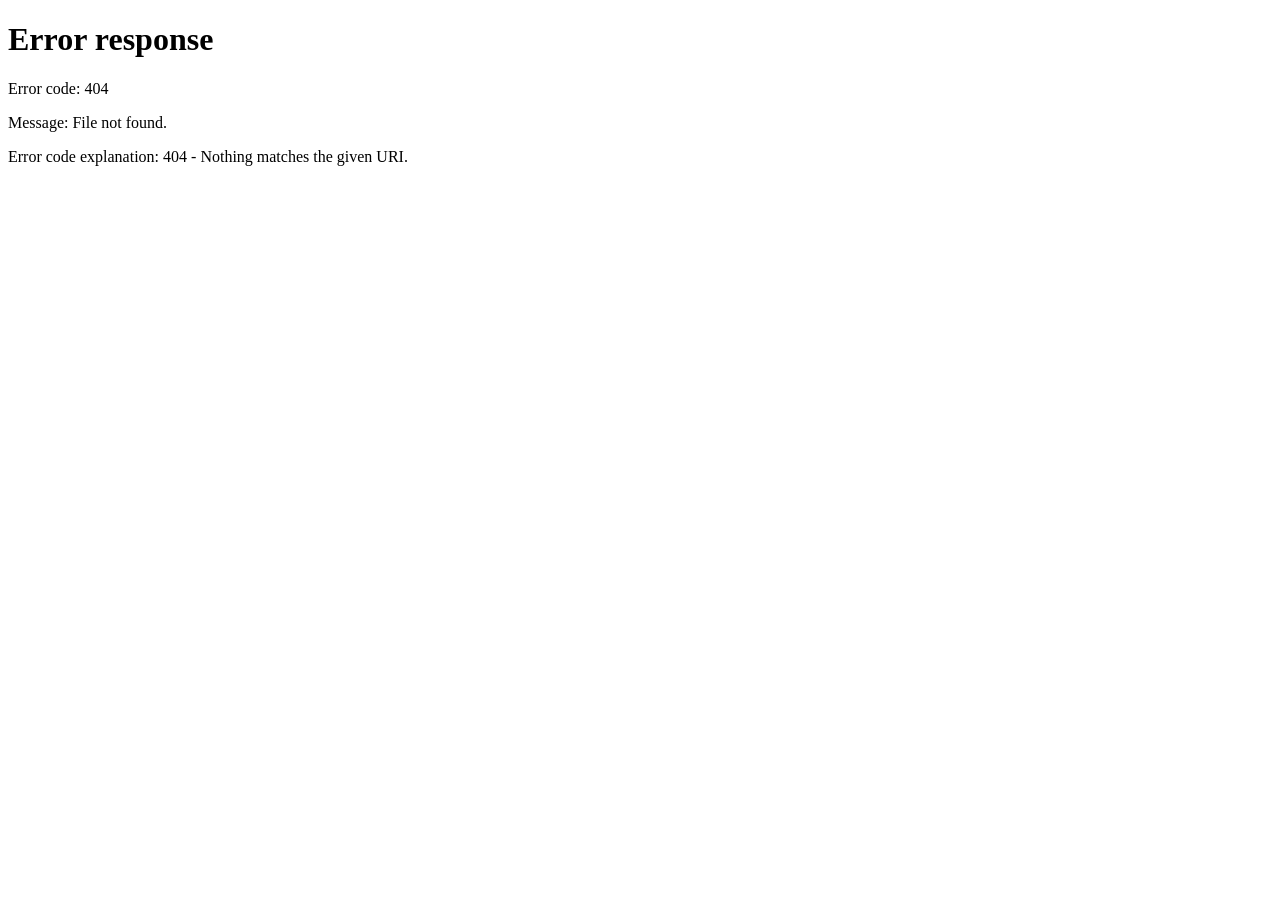
==== commit 8a9b1057: "Demos del viajero, la oficina y el panel" ====
--- a/oficina.html
+++ b/oficina.html
@@ -55,7 +55,7 @@
   </div>
   <div class="cab-acciones">
     <!-- Solo el dueño lo ve: main.js lo muestra cuando exigirRol devuelve ese rol. -->
-    <a class="salir" id="enlacePanel" href="panel.html" hidden><svg class="ic" aria-hidden="true" viewBox="0 0 24 24" width="20" height="20" fill="none" stroke="currentColor" stroke-width="2" stroke-linecap="round" stroke-linejoin="round"><path d="M5 12h14"/><path d="m12 5 7 7-7 7"/></svg><span class="rotulo">Ir al Panel Global</span></a>
+    <a class="cambio-app" id="enlacePanel" href="panel.html" hidden>Panel</a>
     <button class="salir" id="btnSalirOficina" onclick="salirOficina()"><svg class="ic" aria-hidden="true" viewBox="0 0 24 24" width="20" height="20" fill="none" stroke="currentColor" stroke-width="2" stroke-linecap="round" stroke-linejoin="round"><path d="M9 21H5a2 2 0 0 1-2-2V5a2 2 0 0 1 2-2h4"/><path d="m16 17 5-5-5-5"/><path d="M21 12H9"/></svg><span class="rotulo">Salir</span></button>
   </div>
   <nav class="tabs" id="tabsOficina" role="tablist" aria-label="Secciones de la oficina">
@@ -118,12 +118,35 @@
        Cada vista nueva es una <section class="pantalla" id="v-<nombre>"> y se registra en main.js
        con registrarVista('<nombre>', {tab, alEntrar}). Nada de lo de arriba cambia. -->
   <section class="pantalla" id="v-ficha">
-    <div class="cejilla">Personas</div>
-    <h1>Viajeros</h1>
-    <label for="busca">Buscar por nombre, documento o celular</label>
-    <input type="search" id="busca" oninput="buscarViajeros()" autocomplete="off" placeholder="Escribe al menos 2 letras">
-    <div id="cajaResultados" aria-live="polite"></div>
-    <div id="cajaFicha"></div>
+    <div id="cajaLista">
+      <div class="cejilla">Personas</div>
+      <h1>Viajeros</h1>
+      <p class="tenue sub">Todos los registrados, por nombre. Toca uno para ver su ficha.</p>
+      <div class="filtros-viajeros">
+        <div class="filtro-busca">
+          <label for="busca">Buscar por nombre, documento o celular</label>
+          <input type="search" id="busca" oninput="buscarViajeros()" autocomplete="off" placeholder="Nombre, documento o celular">
+        </div>
+        <div>
+          <label for="filtroSalida">Salida próxima</label>
+          <select id="filtroSalida" onchange="buscarViajeros()"><option value="">Todas</option></select>
+        </div>
+        <div>
+          <label for="filtroEstado">Estado</label>
+          <select id="filtroEstado" onchange="buscarViajeros()">
+            <option value="">Todos</option>
+            <option value="pendiente">Pendiente</option>
+            <option value="confirmada">Confirmada</option>
+            <option value="lista">Lista</option>
+          </select>
+        </div>
+      </div>
+      <div id="cajaResultados" aria-live="polite"></div>
+    </div>
+    <div id="vistaFicha" hidden>
+      <button type="button" class="volver" onclick="irOficina('ficha')">← Todos los viajeros</button>
+      <div id="cajaFicha"></div>
+    </div>
   </section>
   <section class="pantalla" id="v-abono"><div id="cajaAbono"></div></section>
   <section class="pantalla" id="v-cancelacion"><div id="cajaCancelacion"></div></section>
--- a/css/oficina.css
+++ b/css/oficina.css
@@ -54,6 +54,15 @@
   color:var(--color-text-muted);text-decoration:none;cursor:pointer}
 .salir:hover{color:var(--color-brand-500)}
 .salir .ic{display:none;flex:none}
+.salir .largo{display:none}
+
+/* Botón para pasar entre Oficina y Panel Global: un botón con borde, solo «Panel» u «Oficina», a todo ancho de pantalla igual. */
+.cambio-app{display:inline-flex;align-items:center;justify-content:center;min-height:36px;margin-right:8px;padding:0 16px;
+  border:1px solid var(--color-neutral-border);border-radius:999px;background:var(--color-neutral-surface-1);
+  font-family:'Poppins',sans-serif;font-weight:600;font-size:14px;line-height:21px;color:var(--color-text-default);
+  text-decoration:none;white-space:nowrap;cursor:pointer}
+.cambio-app:hover{border-color:var(--color-brand-500);color:var(--color-brand-500)}
+.cambio-app[hidden]{display:none}
 
 /* ---------- navegación: barra de abajo de 72 + 1, ítems de ancho desigual (Devoluciones 94, los demás 74) ---------- */
 .tabs{position:fixed;left:0;right:0;bottom:0;z-index:20;display:flex;max-width:none;margin:0;padding:0 0 env(safe-area-inset-bottom);
@@ -204,6 +213,7 @@
 .comprobante img{display:block;max-width:100%;max-height:420px;border-radius:12px;border:1px solid var(--color-neutral-border);
   background:var(--color-neutral-bg)}
 .comprobante a{color:var(--color-brand-500)}
+.comprobante-ver{display:block;max-width:100%;padding:0;border:0;background:none;cursor:pointer}
 .control{margin:12px 0 0}
 .control .fila{display:flex;flex-wrap:wrap;gap:8px}
 .control .fila input{flex:1 1 180px;min-width:0}
@@ -249,6 +259,10 @@
 .resultado:hover{border-color:var(--color-brand-500)}
 .resultado b{font-family:'Montserrat',sans-serif;font-weight:600;font-size:16px;line-height:24px}
 .resultado[disabled]{opacity:.5;cursor:default}
+.resultado .pil{margin-top:4px}
+.conteo{margin:16px 0 0}
+.filtros-viajeros{display:grid;grid-template-columns:minmax(0,1fr);gap:0}
+#cajaLista[hidden], #vistaFicha[hidden]{display:none}
 .datos{display:grid;grid-template-columns:minmax(0,1fr);gap:16px;margin:16px 0;padding:16px;border-radius:16px;
   background:var(--color-neutral-surface-1);border:1px solid var(--color-neutral-border)}
 .datos dd{font-family:'Poppins',sans-serif;font-weight:400;font-size:16px;line-height:24px}
@@ -277,6 +291,8 @@
 /* ---------- 640: formularios en dos columnas ---------- */
 @media(min-width:640px){
   .dos-col{grid-template-columns:minmax(0,1fr) minmax(0,1fr);gap:0 16px}
+  .filtros-viajeros{grid-template-columns:minmax(0,1fr) minmax(0,1fr);gap:0 16px}
+  .filtros-viajeros .filtro-busca{grid-column:1 / -1}
 }
 
 /* ================= escritorio ================= */
@@ -358,6 +374,8 @@
   .fila-ab input{flex:0 0 220px;width:220px}
   .fila-cc{flex-direction:row;align-items:center}
   .fila-cc input{flex:1 1 200px;width:auto}
+  .filtros-viajeros{grid-template-columns:minmax(0,2fr) minmax(0,1fr) minmax(0,1fr)}
+  .filtros-viajeros .filtro-busca{grid-column:auto}
 }
 
 /* Desde 1280: los rótulos de las acciones vuelven; las seis cifras de cada salida, en una fila */
